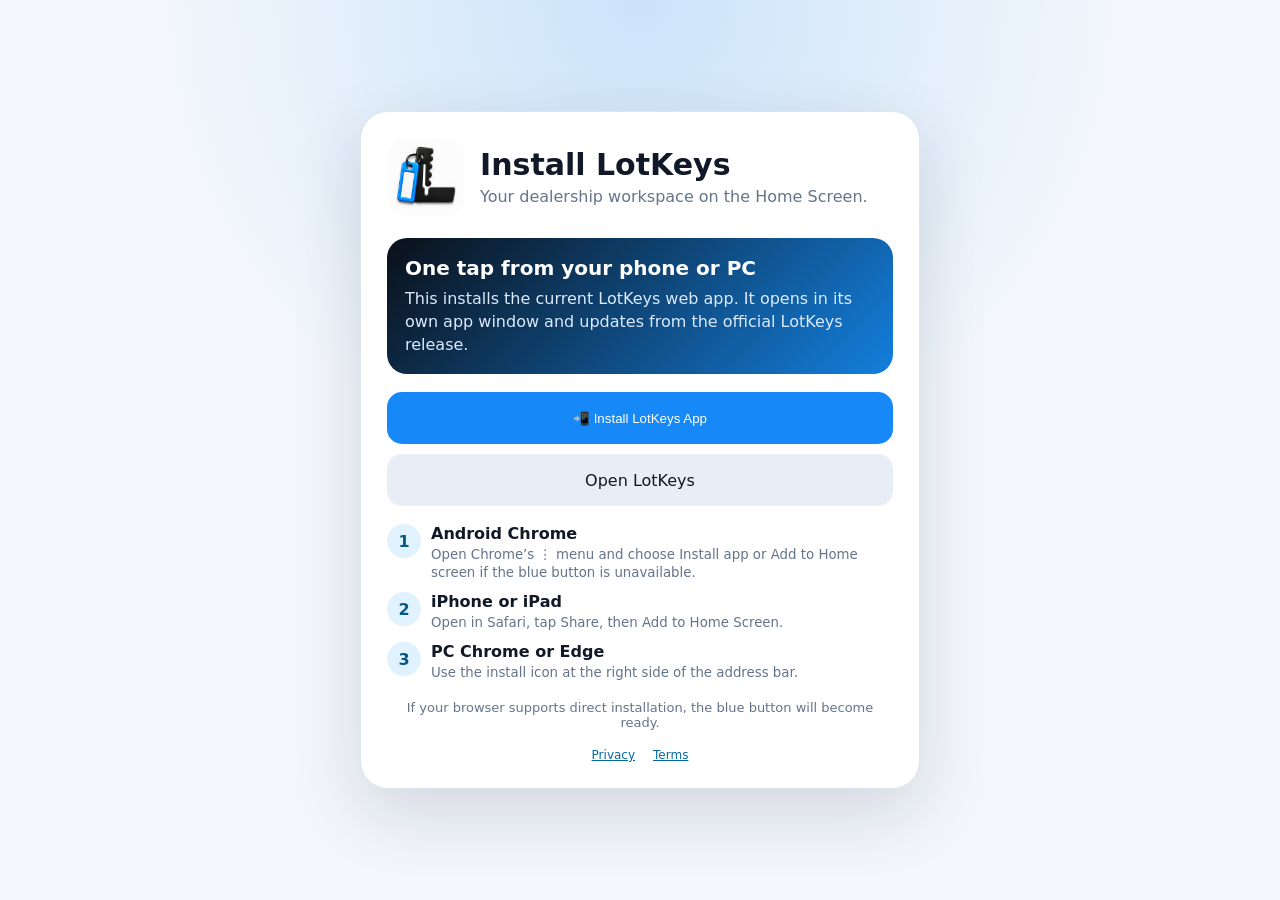
==== install.html @ fa8dc90c "Recover vehicle overview descriptions and incomplete galleries in TEST V0.9.5.30" ====
<!doctype html>
<html lang="en">
<head>
  <meta charset="utf-8">
  <meta name="viewport" content="width=device-width,initial-scale=1,viewport-fit=cover">
  <meta name="theme-color" content="#111827">
  <title>Install LotKeys</title>
  <link rel="manifest" href="./manifest.webmanifest">
  <link rel="icon" href="./assets/lotkeys-favicon.png">
  <link rel="apple-touch-icon" href="./assets/lotkeys-apple-touch-icon.png">
  <style>
    :root{color-scheme:light dark;--blue:#1688f8;--ink:#111827;--muted:#64748b;--line:#dbe4ef;--card:#fff;--bg:#f3f7fb}
    *{box-sizing:border-box}body{margin:0;min-height:100svh;display:grid;place-items:center;padding:24px;background:radial-gradient(circle at 50% 0,rgba(22,136,248,.18),transparent 44%),var(--bg);font-family:Inter,system-ui,-apple-system,"Segoe UI",sans-serif;color:var(--ink)}
    main{width:min(560px,100%);background:var(--card);border:1px solid var(--line);border-radius:28px;padding:26px;box-shadow:0 24px 70px rgba(15,23,42,.14)}
    .brand{display:flex;align-items:center;gap:15px}.brand img{width:78px;height:78px;border-radius:20px;object-fit:contain}.brand h1{margin:0;font-size:30px}.brand p{margin:5px 0 0;color:var(--muted)}
    .hero{margin:22px 0 18px;padding:18px;border-radius:20px;background:linear-gradient(135deg,#0b1018,#137fdd);color:#fff}.hero strong{display:block;font-size:20px}.hero span{display:block;margin-top:7px;color:#dbeafe;line-height:1.45}
    button,.button{display:flex;width:100%;justify-content:center;align-items:center;min-height:52px;border:0;border-radius:15px;padding:12px 18px;background:var(--blue);color:#fff;font:800 16px inherit;text-decoration:none;cursor:pointer}.button.secondary{margin-top:10px;background:#e7eef6;color:var(--ink)}button[disabled]{opacity:.62;cursor:default}
    .steps{display:grid;gap:10px;margin:18px 0}.step{display:grid;grid-template-columns:34px 1fr;gap:10px;align-items:start}.step b{width:34px;height:34px;display:grid;place-items:center;border-radius:50%;background:#e0f2fe;color:#075985}.step strong,.step small{display:block}.step small{color:var(--muted);margin-top:3px;line-height:1.35}
    #status{min-height:20px;margin:12px 2px 0;color:var(--muted);font-size:13px;text-align:center}.legal{display:flex;justify-content:center;gap:18px;margin-top:18px;font-size:12px}.legal a{color:#0369a1}
    @media(prefers-color-scheme:dark){:root{--ink:#f8fafc;--muted:#a8b3c2;--line:#2b3542;--card:#15191f;--bg:#0b0e12}.button.secondary{background:#28313c;color:#fff}.step b{background:#153957;color:#bae6fd}}
  </style>
</head>
<body>
  <main>
    <div class="brand"><img src="./assets/lotkeys-default-logo.png" alt="LotKeys"><div><h1>Install LotKeys</h1><p>Your dealership workspace on the Home Screen.</p></div></div>
    <div class="hero"><strong>One tap from your phone or PC</strong><span>This installs the current LotKeys web app. It opens in its own app window and updates from the official LotKeys release.</span></div>
    <button id="install" type="button">📲 Install LotKeys App</button>
    <a class="button secondary" href="./">Open LotKeys</a>
    <div class="steps" id="manual-steps">
      <div class="step"><b>1</b><div><strong>Android Chrome</strong><small>Open Chrome’s ⋮ menu and choose Install app or Add to Home screen if the blue button is unavailable.</small></div></div>
      <div class="step"><b>2</b><div><strong>iPhone or iPad</strong><small>Open in Safari, tap Share, then Add to Home Screen.</small></div></div>
      <div class="step"><b>3</b><div><strong>PC Chrome or Edge</strong><small>Use the install icon at the right side of the address bar.</small></div></div>
    </div>
    <div id="status" role="status" aria-live="polite"></div>
    <div class="legal"><a href="./privacy.html">Privacy</a><a href="./terms.html">Terms</a></div>
  </main>
  <script>
    let promptEvent=null;
    const button=document.getElementById('install'),status=document.getElementById('status');
    const standalone=matchMedia('(display-mode: standalone)').matches||navigator.standalone===true;
    if(standalone){button.disabled=true;button.textContent='✓ LotKeys is already installed';status.textContent='Open LotKeys from your Home Screen or app list.'}
    else status.textContent='If your browser supports direct installation, the blue button will become ready.';
    addEventListener('beforeinstallprompt',event=>{event.preventDefault();promptEvent=event;button.disabled=false;status.textContent='LotKeys is ready to install on this device.'});
    button.addEventListener('click',async()=>{if(!promptEvent){status.textContent='Use the matching browser instructions below to add LotKeys.';document.getElementById('manual-steps').scrollIntoView({behavior:'smooth'});return}button.disabled=true;await promptEvent.prompt();const choice=await promptEvent.userChoice.catch(()=>({outcome:'dismissed'}));status.textContent=choice.outcome==='accepted'?'LotKeys installation started ✓':'Installation was cancelled — you can try again anytime.';promptEvent=null;if(choice.outcome!=='accepted')button.disabled=false});
    addEventListener('appinstalled',()=>{button.disabled=true;button.textContent='✓ LotKeys installed';status.textContent='LotKeys is now available from your Home Screen or app list.'});
    if('serviceWorker' in navigator)navigator.serviceWorker.register('./sw.js?v=095030',{updateViaCache:'none'}).then(registration=>registration.update().catch(()=>{})).catch(()=>{});
  </script>
</body>
</html>
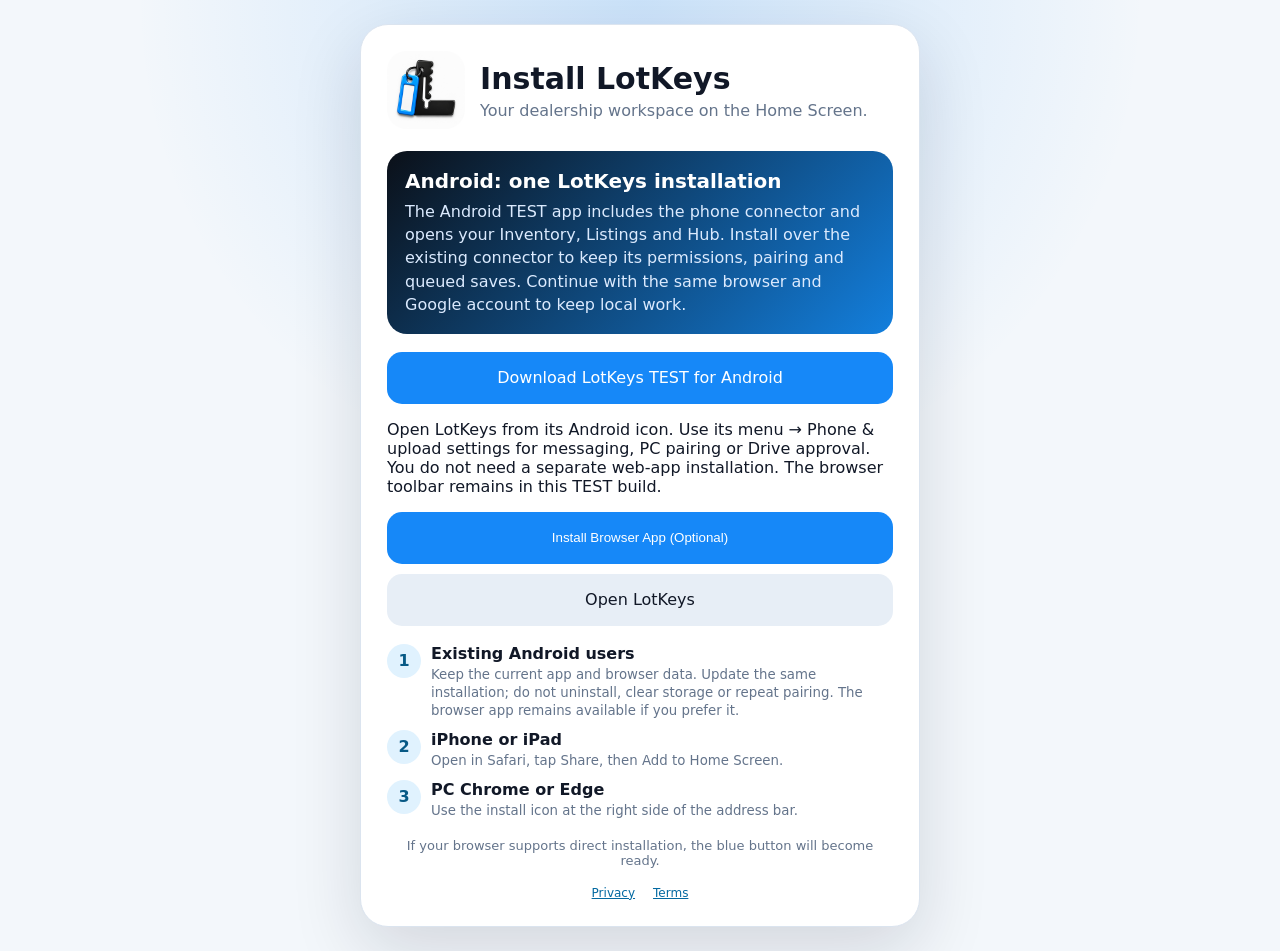
==== commit d9f7b05a: "Integrate single-install Android entry and verify retained handoff before readiness" ====
--- a/install.html
+++ b/install.html
@@ -23,11 +23,13 @@
 <body>
   <main>
     <div class="brand"><img src="./assets/lotkeys-default-logo.png" alt="LotKeys"><div><h1>Install LotKeys</h1><p>Your dealership workspace on the Home Screen.</p></div></div>
-    <div class="hero"><strong>One tap from your phone or PC</strong><span>This installs the current LotKeys web app. It opens in its own app window and updates from the official LotKeys release.</span></div>
-    <button id="install" type="button">📲 Install LotKeys App</button>
+    <div class="hero"><strong>Android: one LotKeys installation</strong><span>The Android TEST app includes the phone connector and opens your Inventory, Listings and Hub. Install over the existing connector to keep its permissions, pairing and queued saves. Continue with the same browser and Google account to keep local work.</span></div>
+    <a class="button" href="./downloads/LotKeys-Connector-TEST-V0.9.5.45.apk">Download LotKeys TEST for Android</a>
+    <p>Open LotKeys from its Android icon. Use its menu → Phone &amp; upload settings for messaging, PC pairing or Drive approval. You do not need a separate web-app installation. The browser toolbar remains in this TEST build.</p>
+    <button id="install" type="button">Install Browser App (Optional)</button>
     <a class="button secondary" href="./">Open LotKeys</a>
     <div class="steps" id="manual-steps">
-      <div class="step"><b>1</b><div><strong>Android Chrome</strong><small>Open Chrome’s ⋮ menu and choose Install app or Add to Home screen if the blue button is unavailable.</small></div></div>
+      <div class="step"><b>1</b><div><strong>Existing Android users</strong><small>Keep the current app and browser data. Update the same installation; do not uninstall, clear storage or repeat pairing. The browser app remains available if you prefer it.</small></div></div>
       <div class="step"><b>2</b><div><strong>iPhone or iPad</strong><small>Open in Safari, tap Share, then Add to Home Screen.</small></div></div>
       <div class="step"><b>3</b><div><strong>PC Chrome or Edge</strong><small>Use the install icon at the right side of the address bar.</small></div></div>
     </div>
@@ -43,7 +45,7 @@
     addEventListener('beforeinstallprompt',event=>{event.preventDefault();promptEvent=event;button.disabled=false;status.textContent='LotKeys is ready to install on this device.'});
     button.addEventListener('click',async()=>{if(!promptEvent){status.textContent='Use the matching browser instructions below to add LotKeys.';document.getElementById('manual-steps').scrollIntoView({behavior:'smooth'});return}button.disabled=true;await promptEvent.prompt();const choice=await promptEvent.userChoice.catch(()=>({outcome:'dismissed'}));status.textContent=choice.outcome==='accepted'?'LotKeys installation started ✓':'Installation was cancelled — you can try again anytime.';promptEvent=null;if(choice.outcome!=='accepted')button.disabled=false});
     addEventListener('appinstalled',()=>{button.disabled=true;button.textContent='✓ LotKeys installed';status.textContent='LotKeys is now available from your Home Screen or app list.'});
-    if('serviceWorker' in navigator)navigator.serviceWorker.register('./sw.js?v=095030',{updateViaCache:'none'}).then(registration=>registration.update().catch(()=>{})).catch(()=>{});
+    if('serviceWorker' in navigator)navigator.serviceWorker.register('./sw.js?v=095045',{updateViaCache:'none'}).then(registration=>registration.update().catch(()=>{})).catch(()=>{});
   </script>
 </body>
 </html>
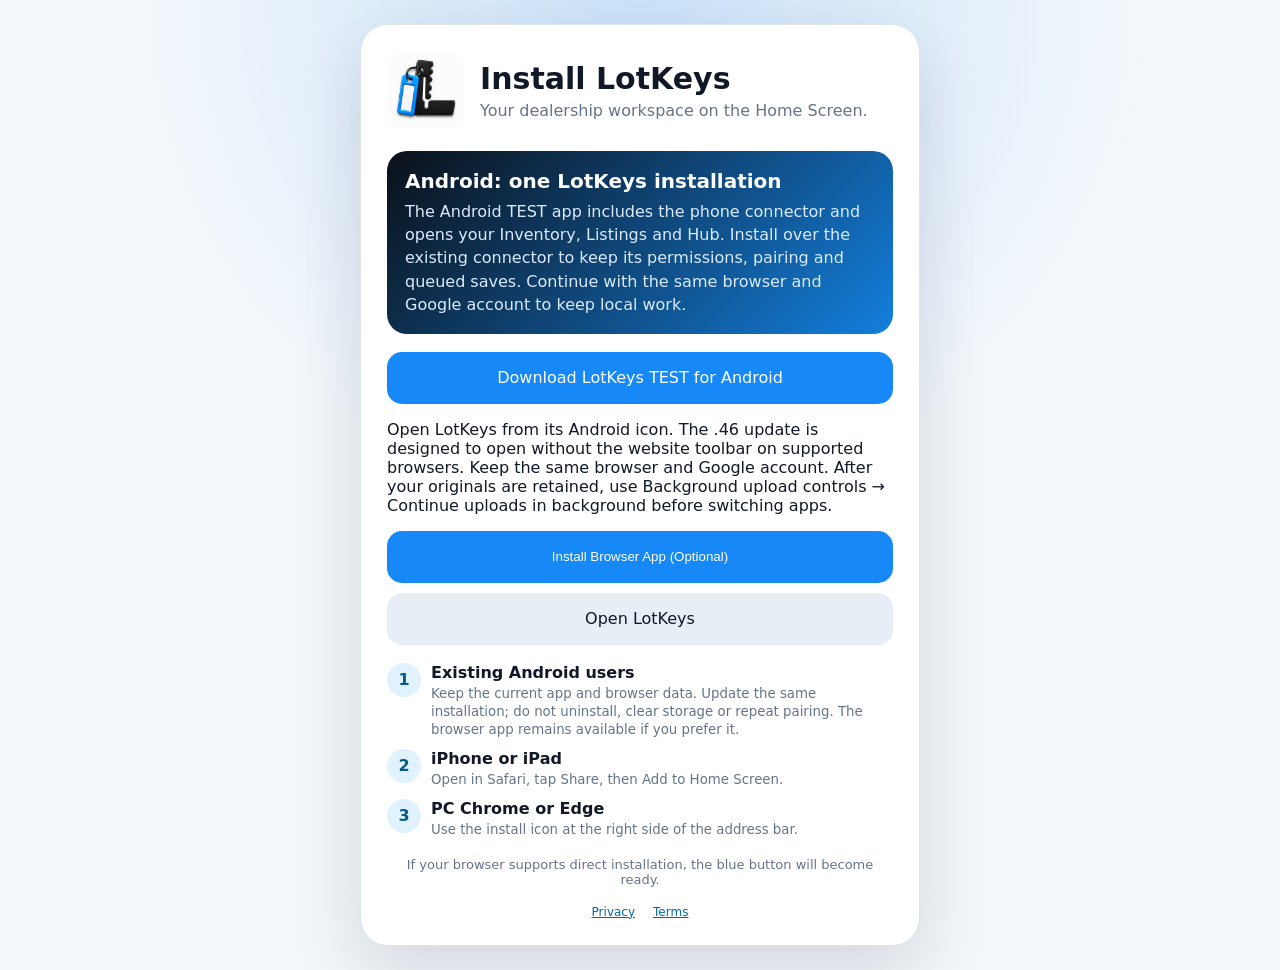
==== commit 6f5d2462: "Correct .46 install guidance and record verified TEST deployment" ====
--- a/install.html
+++ b/install.html
@@ -24,8 +24,8 @@
   <main>
     <div class="brand"><img src="./assets/lotkeys-default-logo.png" alt="LotKeys"><div><h1>Install LotKeys</h1><p>Your dealership workspace on the Home Screen.</p></div></div>
     <div class="hero"><strong>Android: one LotKeys installation</strong><span>The Android TEST app includes the phone connector and opens your Inventory, Listings and Hub. Install over the existing connector to keep its permissions, pairing and queued saves. Continue with the same browser and Google account to keep local work.</span></div>
-    <a class="button" href="./downloads/LotKeys-Connector-TEST-V0.9.5.45.apk">Download LotKeys TEST for Android</a>
-    <p>Open LotKeys from its Android icon. Use its menu → Phone &amp; upload settings for messaging, PC pairing or Drive approval. You do not need a separate web-app installation. The browser toolbar remains in this TEST build.</p>
+    <a class="button" href="./downloads/LotKeys-Connector-TEST-V0.9.5.46.apk">Download LotKeys TEST for Android</a>
+    <p>Open LotKeys from its Android icon. The .46 update is designed to open without the website toolbar on supported browsers. Keep the same browser and Google account. After your originals are retained, use Background upload controls → Continue uploads in background before switching apps.</p>
     <button id="install" type="button">Install Browser App (Optional)</button>
     <a class="button secondary" href="./">Open LotKeys</a>
     <div class="steps" id="manual-steps">
@@ -45,7 +45,7 @@
     addEventListener('beforeinstallprompt',event=>{event.preventDefault();promptEvent=event;button.disabled=false;status.textContent='LotKeys is ready to install on this device.'});
     button.addEventListener('click',async()=>{if(!promptEvent){status.textContent='Use the matching browser instructions below to add LotKeys.';document.getElementById('manual-steps').scrollIntoView({behavior:'smooth'});return}button.disabled=true;await promptEvent.prompt();const choice=await promptEvent.userChoice.catch(()=>({outcome:'dismissed'}));status.textContent=choice.outcome==='accepted'?'LotKeys installation started ✓':'Installation was cancelled — you can try again anytime.';promptEvent=null;if(choice.outcome!=='accepted')button.disabled=false});
     addEventListener('appinstalled',()=>{button.disabled=true;button.textContent='✓ LotKeys installed';status.textContent='LotKeys is now available from your Home Screen or app list.'});
-    if('serviceWorker' in navigator)navigator.serviceWorker.register('./sw.js?v=095045',{updateViaCache:'none'}).then(registration=>registration.update().catch(()=>{})).catch(()=>{});
+    if('serviceWorker' in navigator)navigator.serviceWorker.register('./sw.js?v=095046',{updateViaCache:'none'}).then(registration=>registration.update().catch(()=>{})).catch(()=>{});
   </script>
 </body>
 </html>
